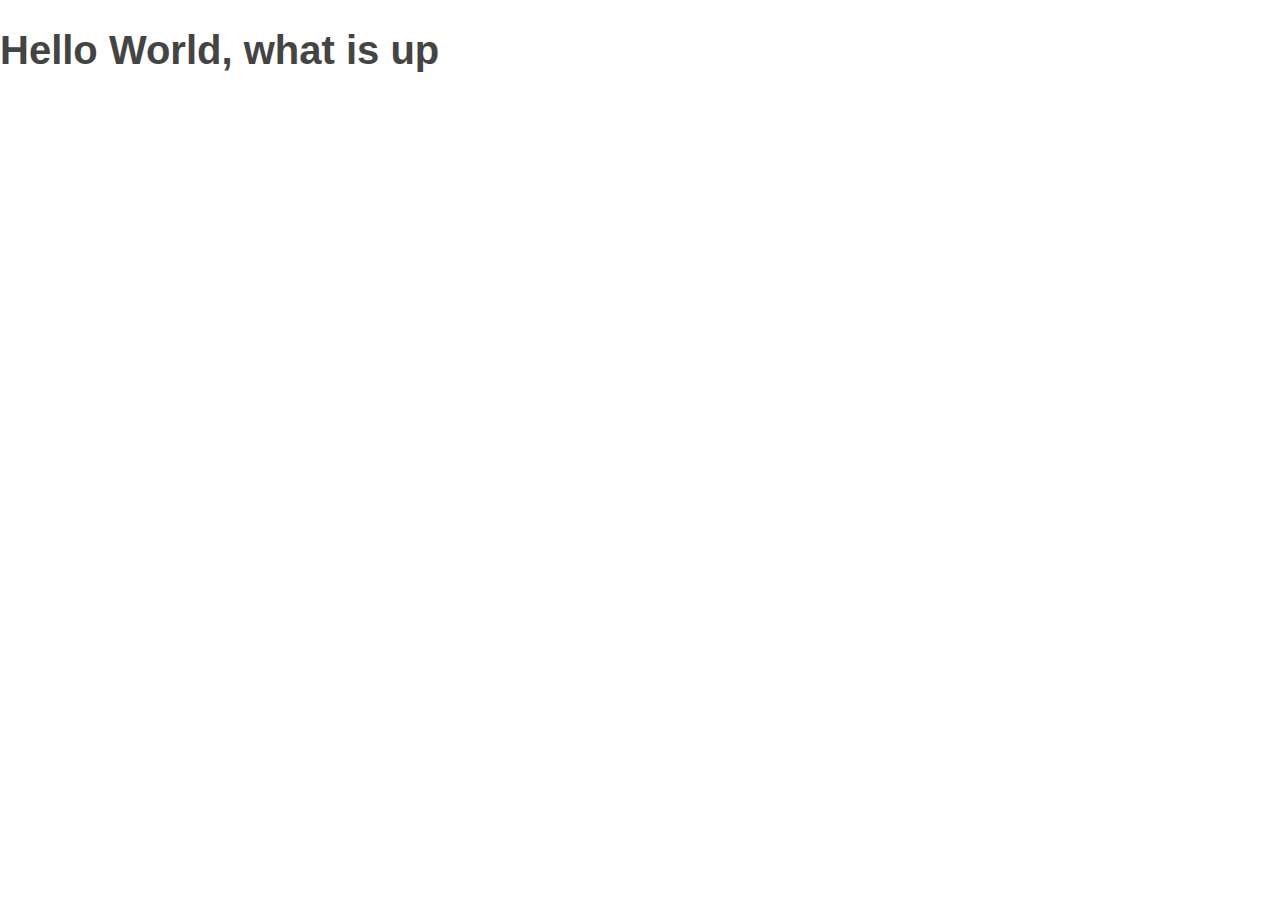
==== index.html @ 65ea183f "Setting up for the project" ====
<!DOCTYPE html>
<html lang="en">
  <head>
    <link rel="stylesheet" type="text/css" href="vendors/css/normalize.css">
    <link rel="stylesheet" type="text/css" href="resources/css/style.css">
    <link href="<link href='http://fonts.googleapis.com/css?family=Lato&subset=latin,latin-ext' rel='stylesheet' type='text/css'>">
    <title>OmniFood</title>
  </head>

  <body>
    <h1>Hello World, what is up</h1>
  </body>




</html>
---- resources/css/style.css ----
* {
  margin: 0;
  padding: 0;
  box-sizing: border-box;
}

html {
  background-attachment: #fff;
  color: rgb(68, 68, 68);
  font-family: "lato", 'Arial', sans-serif;
  font-size: 20px;
  font-weight: 300;
  text-rendering: optimizeLegibility;
}
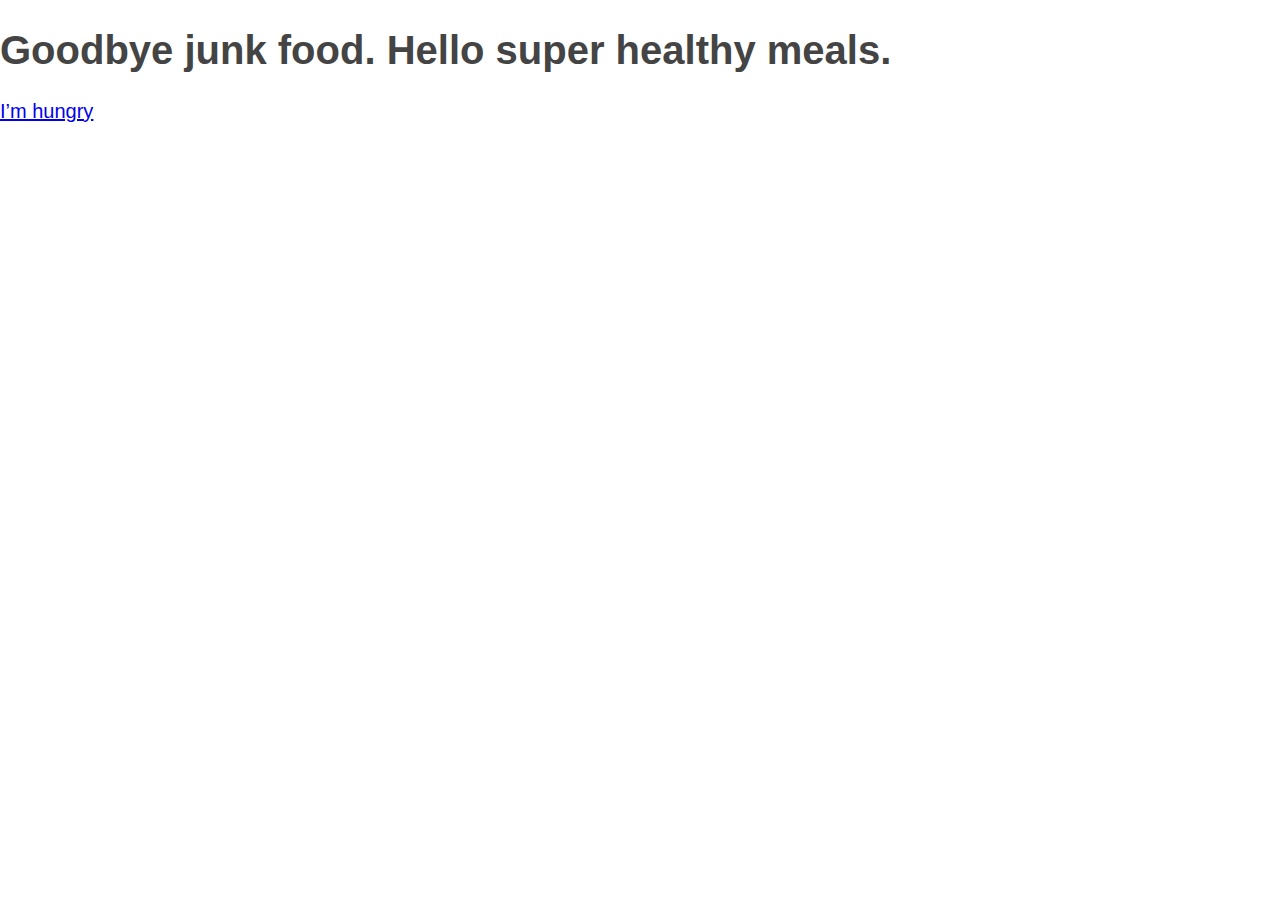
==== commit e2e6932c: "changed some things" ====
--- a/index.html
+++ b/index.html
@@ -2,13 +2,19 @@
 <html lang="en">
   <head>
     <link rel="stylesheet" type="text/css" href="vendors/css/normalize.css">
+    <link rel="stylesheet" type="text/css" href="vendors/css/grid.css">
     <link rel="stylesheet" type="text/css" href="resources/css/style.css">
     <link href="<link href='http://fonts.googleapis.com/css?family=Lato&subset=latin,latin-ext' rel='stylesheet' type='text/css'>">
     <title>OmniFood</title>
   </head>
 
   <body>
-    <h1>Hello World, what is up</h1>
+    <header>
+      <div class="hero-text-box">
+        <h1>Goodbye junk food. Hello super healthy meals.</h1>
+        <a href="#">I’m hungry</a>
+      </div>
+    </header>
   </body>
 
 
--- a/vendors/css/grid.css
+++ b/vendors/css/grid.css
@@ -0,0 +1,689 @@
+
+/*  SECTIONS  ============================================================================= */
+
+.section {
+	clear: both;
+	padding: 0px;
+	margin: 0px;
+}
+
+/*  GROUPING  ============================================================================= */
+
+.row {
+    zoom: 1; /* For IE 6/7 (trigger hasLayout) */
+}
+
+.row:before,
+.row:after {
+    content:"";
+    display:table;
+}
+.row:after {
+    clear:both;
+}
+
+/*  GRID COLUMN SETUP   ==================================================================== */
+
+.col {
+	display: block;
+	float:left;
+	margin: 1% 0 1% 1.6%;
+}
+
+.col:first-child { margin-left: 0; } /* all browsers except IE6 and lower */
+
+
+/*  REMOVE MARGINS AS ALL GO FULL WIDTH AT 480 PIXELS */
+
+@media only screen and (max-width: 480px) {
+	.col { 
+		/*margin: 1% 0 1% 0%;*/
+        margin: 0;
+	}
+}
+
+
+/*  GRID OF TWO   ============================================================================= */
+
+
+.span-2-of-2 {
+	width: 100%;
+}
+
+.span-1-of-2 {
+	width: 49.2%;
+}
+
+/*  GO FULL WIDTH AT LESS THAN 480 PIXELS */
+
+@media only screen and (max-width: 480px) {
+	.span-2-of-2 {
+		width: 100%; 
+	}
+	.span-1-of-2 {
+		width: 100%; 
+	}
+}
+
+
+/*  GRID OF THREE   ============================================================================= */
+
+	
+.span-3-of-3 {
+	width: 100%; 
+}
+
+.span-2-of-3 {
+	width: 66.13%; 
+}
+
+.span-1-of-3 {
+	width: 32.26%; 
+}
+
+
+/*  GO FULL WIDTH AT LESS THAN 480 PIXELS */
+
+@media only screen and (max-width: 480px) {
+	.span-3-of-3 {
+		width: 100%; 
+	}
+	.span-2-of-3 {
+		width: 100%; 
+	}
+	.span-1-of-3 {
+		width: 100%;
+	}
+}
+
+/*  GRID OF FOUR   ============================================================================= */
+
+	
+.span-4-of-4 {
+	width: 100%; 
+}
+
+.span-3-of-4 {
+	width: 74.6%; 
+}
+
+.span-2-of-4 {
+	width: 49.2%; 
+}
+
+.span-1-of-4 {
+	width: 23.8%; 
+}
+
+
+/*  GO FULL WIDTH AT LESS THAN 480 PIXELS */
+
+@media only screen and (max-width: 480px) {
+	.span-4-of-4 {
+		width: 100%; 
+	}
+	.span-3-of-4 {
+		width: 100%; 
+	}
+	.span-2-of-4 {
+		width: 100%; 
+	}
+	.span-1-of-4 {
+		width: 100%; 
+	}
+}
+
+
+/*  GRID OF FIVE   ============================================================================= */
+
+	
+.span-5-of-5 {
+	width: 100%;
+}
+
+.span-4-of-5 {
+  	width: 79.68%; 
+}
+
+.span-3-of-5 {
+  	width: 59.36%; 
+}
+
+.span-2-of-5 {
+  	width: 39.04%;
+}
+
+.span-1-of-5 {
+  	width: 18.72%;
+}
+
+
+/*  GO FULL WIDTH AT LESS THAN 480 PIXELS */
+
+@media only screen and (max-width: 480px) {
+	.span-5-of-5 {
+		width: 100%; 
+	}
+	.span-4-of-5 {
+		width: 100%; 
+	}
+	.span-3-of-5 {
+		width: 100%; 
+	}
+	.span-2-of-5 {
+		width: 100%; 
+	}
+	.span-1-of-5 {
+		width: 100%; 
+	}
+}
+
+
+/*  GRID OF SIX   ============================================================================= */
+
+
+.span-6-of-6 {
+	width: 100%;
+}
+
+.span-5-of-6 {
+  	width: 83.06%;
+}
+
+.span-4-of-6 {
+  	width: 66.13%;
+}
+
+.span-3-of-6 {
+  	width: 49.2%;
+}
+
+.span-2-of-6 {
+  	width: 32.26%;
+}
+
+.span-1-of-6 {
+  	width: 15.33%;
+}
+
+
+/*  GO FULL WIDTH AT LESS THAN 480 PIXELS */
+
+@media only screen and (max-width: 480px) {
+	.span-6-of-6 {
+		width: 100%; 
+	}
+	.span-5-of-6 {
+		width: 100%; 
+	}
+	.span-4-of-6 {
+		width: 100%; 
+	}
+	.span-3-of-6 {
+		width: 100%; 
+	}
+	.span-2-of-6 {
+		width: 100%; 
+	}
+	.span-1-of-6 {
+		width: 100%; 
+	}
+}
+
+
+
+/*  GRID OF SEVEN   ============================================================================= */
+
+
+.span-7-of-7 {
+	width: 100%;
+}
+
+.span-6-of-7 {
+	width: 85.48%;
+}
+
+.span-5-of-7 {
+  	width: 70.97%;
+}
+
+.span-4-of-7 {
+  	width: 56.45%;
+}
+
+.span-3-of-7 {
+  	width: 41.94%;
+}
+
+.span-2-of-7 {
+  	width: 27.42%;
+}
+
+.span-1-of-7 {
+  	width: 12.91%;
+}
+
+
+/*  GO FULL WIDTH AT LESS THAN 480 PIXELS */
+
+@media only screen and (max-width: 480px) {
+	.span-7-of-7 {
+		width: 100%; 
+	}
+	.span-6-of-7 {
+		width: 100%; 
+	}
+	.span-5-of-7 {
+		width: 100%; 
+	}
+	.span-4-of-7 {
+		width: 100%; 
+	}
+	.span-3-of-7 {
+		width: 100%; 
+	}
+	.span-2-of-7 {
+		width: 100%; 
+	}
+	.span-1-of-7 {
+		width: 100%; 
+	}
+}
+
+
+/*  GRID OF EIGHT   ============================================================================= */
+
+	
+.span-8-of-8 {
+	width: 100%;
+}
+
+.span-7-of-8 {
+	width: 87.3%; 
+}
+
+.span-6-of-8 {
+	width: 74.6%; 
+}
+
+.span-5-of-8 {
+	width: 61.9%; 
+}
+
+.span-4-of-8 {
+	width: 49.2%; 
+}
+
+.span-3-of-8 {
+	width: 36.5%;
+}
+
+.span-2-of-8 {
+	width: 23.8%; 
+}
+
+.span-1-of-8 {
+	width: 11.1%; 
+}
+
+
+/*  GO FULL WIDTH AT LESS THAN 480 PIXELS */
+
+@media only screen and (max-width: 480px) {
+	.span-8-of-8 {
+		width: 100%; 
+	}
+	.span-7-of-8 {
+		width: 100%; 
+	}
+	.span-6-of-8 {
+		width: 100%; 
+	}
+	.span-5-of-8 {
+		width: 100%; 
+	}
+	.span-4-of-8 {
+		width: 100%; 
+	}
+	.span-3-of-8 {
+		width: 100%; 
+	}
+	.span-2-of-8 {
+		width: 100%; 
+	}
+	.span-1-of-8 {
+		width: 100%; 
+	}
+}
+
+
+/*  GRID OF NINE   ============================================================================= */
+
+
+.span-9-of-9 {
+	width: 100%;
+}
+
+.span-8-of-9 {
+	width: 88.71%;
+}
+
+.span-7-of-9 {
+	width: 77.42%; 
+}
+
+.span-6-of-9 {
+	width: 66.13%; 
+}
+
+.span-5-of-9 {
+	width: 54.84%; 
+}
+
+.span-4-of-9 {
+	width: 43.55%; 
+}
+
+.span-3-of-9 {
+	width: 32.26%;
+}
+
+.span-2-of-9 {
+	width: 20.97%; 
+}
+
+.span-1-of-9 {
+	width: 9.68%; 
+}
+
+
+/*  GO FULL WIDTH AT LESS THAN 480 PIXELS */
+
+@media only screen and (max-width: 480px) {
+	.span-9-of-9 {
+		width: 100%; 
+	}
+	.span-8-of-9 {
+		width: 100%; 
+	}
+	.span-7-of-9 {
+		width: 100%; 
+	}
+	.span-6-of-9 {
+		width: 100%; 
+	}
+	.span-5-of-9 {
+		width: 100%; 
+	}
+	.span-4-of-9 {
+		width: 100%; 
+	}
+	.span-3-of-9 {
+		width: 100%; 
+	}
+	.span-2-of-9 {
+		width: 100%; 
+	}
+	.span-1-of-9 {
+		width: 100%; 
+	}
+}
+
+
+/*  GRID OF TEN   ============================================================================= */
+
+
+.span-10-of-10 {
+	width: 100%;
+}
+
+.span-9-of-10 {
+	width: 89.84%;
+}
+
+.span-8-of-10 {
+	width: 79.68%;
+}
+
+.span-7-of-10 {
+	width: 69.52%; 
+}
+
+.span-6-of-10 {
+	width: 59.36%; 
+}
+
+.span-5-of-10 {
+	width: 49.2%; 
+}
+
+.span-4-of-10 {
+	width: 39.04%; 
+}
+
+.span-3-of-10 {
+	width: 28.88%;
+}
+
+.span-2-of-10 {
+	width: 18.72%; 
+}
+
+.span-1-of-10 {
+	width: 8.56%; 
+}
+
+
+/*  GO FULL WIDTH AT LESS THAN 480 PIXELS */
+
+@media only screen and (max-width: 480px) {
+	.span-10-of-10 {
+		width: 100%; 
+	}
+	.span-9-of-10 {
+		width: 100%; 
+	}
+	.span-8-of-10 {
+		width: 100%; 
+	}
+	.span-7-of-10 {
+		width: 100%; 
+	}
+	.span-6-of-10 {
+		width: 100%; 
+	}
+	.span-5-of-10 {
+		width: 100%; 
+	}
+	.span-4-of-10 {
+		width: 100%; 
+	}
+	.span-3-of-10 {
+		width: 100%; 
+	}
+	.span-2-of-10 {
+		width: 100%; 
+	}
+	.span-1-of-10 {
+		width: 100%; 
+	}
+}
+
+
+/*  GRID OF ELEVEN   ============================================================================= */
+
+.span-11-of-11 {
+	width: 100%;
+}
+
+.span-10-of-11 {
+	width: 90.76%;
+}
+
+.span-9-of-11 {
+	width: 81.52%;
+}
+
+.span-8-of-11 {
+	width: 72.29%;
+}
+
+.span-7-of-11 {
+	width: 63.05%; 
+}
+
+.span-6-of-11 {
+	width: 53.81%; 
+}
+
+.span-5-of-11 {
+	width: 44.58%; 
+}
+
+.span-4-of-11 {
+	width: 35.34%; 
+}
+
+.span-3-of-11 {
+	width: 26.1%;
+}
+
+.span-2-of-11 {
+	width: 16.87%; 
+}
+
+.span-1-of-11 {
+	width: 7.63%; 
+}
+
+
+/*  GO FULL WIDTH AT LESS THAN 480 PIXELS */
+
+@media only screen and (max-width: 480px) {
+	.span-11-of-11 {
+		width: 100%; 
+	}
+	.span-10-of-11 {
+		width: 100%; 
+	}
+	.span-9-of-11 {
+		width: 100%; 
+	}
+	.span-8-of-11 {
+		width: 100%; 
+	}
+	.span-7-of-11 {
+		width: 100%; 
+	}
+	.span-6-of-11 {
+		width: 100%; 
+	}
+	.span-5-of-11 {
+		width: 100%; 
+	}
+	.span-4-of-11 {
+		width: 100%; 
+	}
+	.span-3-of-11 {
+		width: 100%; 
+	}
+	.span-2-of-11 {
+		width: 100%; 
+	}
+	.span-1-of-11 {
+		width: 100%; 
+	}
+}
+
+
+/*  GRID OF TWELVE   ============================================================================= */
+
+.span-12-of-12 {
+	width: 100%;
+}
+
+.span-11-of-12 {
+	width: 91.53%;
+}
+
+.span-10-of-12 {
+	width: 83.06%;
+}
+
+.span-9-of-12 {
+	width: 74.6%;
+}
+
+.span-8-of-12 {
+	width: 66.13%;
+}
+
+.span-7-of-12 {
+	width: 57.66%; 
+}
+
+.span-6-of-12 {
+	width: 49.2%; 
+}
+
+.span-5-of-12 {
+	width: 40.73%; 
+}
+
+.span-4-of-12 {
+	width: 32.26%; 
+}
+
+.span-3-of-12 {
+	width: 23.8%;
+}
+
+.span-2-of-12 {
+	width: 15.33%; 
+}
+
+.span-1-of-12 {
+	width: 6.86%; 
+}
+
+
+/*  GO FULL WIDTH AT LESS THAN 480 PIXELS */
+
+@media only screen and (max-width: 480px) {
+	.span-12-of-12 {
+		width: 100%; 
+	}
+	.span-11-of-12 {
+		width: 100%; 
+	}
+	.span-10-of-12 {
+		width: 100%; 
+	}
+	.span-9-of-12 {
+		width: 100%; 
+	}
+	.span-8-of-12 {
+		width: 100%; 
+	}
+	.span-7-of-12 {
+		width: 100%; 
+	}
+	.span-6-of-12 {
+		width: 100%; 
+	}
+	.span-5-of-12 {
+		width: 100%; 
+	}
+	.span-4-of-12 {
+		width: 100%; 
+	}
+	.span-3-of-12 {
+		width: 100%; 
+	}
+	.span-2-of-12 {
+		width: 100%; 
+	}
+	.span-1-of-12 {
+		width: 100%; 
+	}
+}--- a/resources/css/style.css
+++ b/resources/css/style.css
@@ -11,4 +11,13 @@
   font-size: 20px;
   font-weight: 300;
   text-rendering: optimizeLegibility;
+}
+
+.row {
+  max-width: 1140px;
+  margin: 0 auto;
+}
+
+header {
+  
 }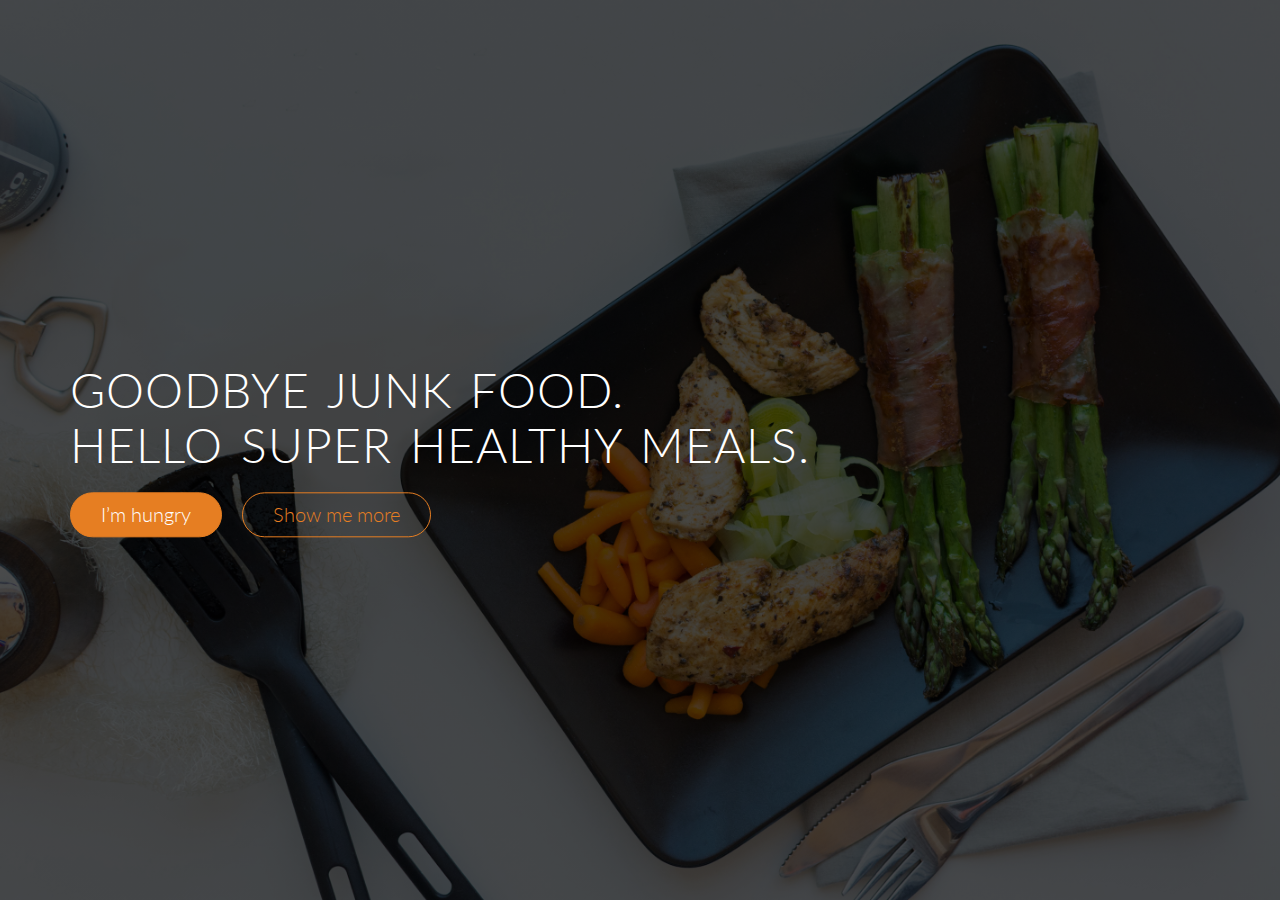
==== commit 286505a7: "Buttons" ====
--- a/index.html
+++ b/index.html
@@ -1,23 +1,23 @@
 <!DOCTYPE html>
 <html lang="en">
   <head>
-    <link rel="stylesheet" type="text/css" href="vendors/css/normalize.css">
-    <link rel="stylesheet" type="text/css" href="vendors/css/grid.css">
-    <link rel="stylesheet" type="text/css" href="resources/css/style.css">
-    <link href="<link href='http://fonts.googleapis.com/css?family=Lato&subset=latin,latin-ext' rel='stylesheet' type='text/css'>">
+    <link rel="stylesheet" type="text/css" href="vendors/css/normalize.css" />
+    <link rel="stylesheet" type="text/css" href="vendors/css/grid.css" />
+    <link rel="stylesheet" type="text/css" href="resources/css/style.css" />
+    <link
+      href="https://fonts.googleapis.com/css2?family=Lato:ital,wght@0,100;0,300;0,400;1,300&display=swap"
+      rel="stylesheet"
+    />
     <title>OmniFood</title>
   </head>
 
   <body>
     <header>
       <div class="hero-text-box">
-        <h1>Goodbye junk food. Hello super healthy meals.</h1>
-        <a href="#">I’m hungry</a>
+        <h1>Goodbye junk food. <br> Hello super healthy meals.</h1>
+        <a href="#" class="btn btn-full">I’m hungry</a>
+        <a href="#" class="btn btn-ghost">Show me more</a>
       </div>
     </header>
   </body>
-
-
-
-
-</html>+</html>
--- a/resources/css/style.css
+++ b/resources/css/style.css
@@ -19,5 +19,67 @@
 }
 
 header {
-  
+  background-image: linear-gradient(hsla(0, 0%, 0%, 0.705), rgba(0, 0, 0, 0.705)), url("/resources/images/hero.jpg");
+  height: 100vh;
+  background-size: cover;
+  background-position: center;
+}
+
+.hero-text-box {
+  position: absolute;
+  width: 1140px;
+  top: 50%;
+  left: 50%;
+  transform: translate(-50%, -50%);
+}
+
+h1 {
+  margin-top: 0;
+  margin-bottom: 20px;
+  color: #fff;
+  font-size: 240%;
+  font-weight: 300;
+  text-transform: uppercase;
+  letter-spacing: 1px;
+  word-spacing: 4px;
+}
+
+.btn:link,
+.btn:visited {
+  display: inline-block;
+  padding: 10px 30px;
+  font-weight: 300;
+  text-decoration: none;
+  border-radius: 200px;
+  transition: background-color 0.2s, border 0.2s, color 0.2s;
+}
+
+.btn-full:link,
+.btn-full:visited {
+  background-color: #e67e22;
+  border: 1px solid #e67e22;
+  color: #fff;
+  margin-right: 15px;
+}
+
+.btn-ghost:link,
+.btn-ghost:visited {
+  border: 1px solid #e67e22;
+  color: #e67e22;;
+}
+
+.btn:hover,
+.btn:active {
+  background-color: #cf6d17;
+}
+
+.btn-full:hover,
+.btn-full:active {
+  border: 1px solid #cf6d17;
+}
+
+.btn-ghost:hover,
+.btn-ghost:active {
+  border: 1px solid #cf6d17;
+  color: #fff;;
 }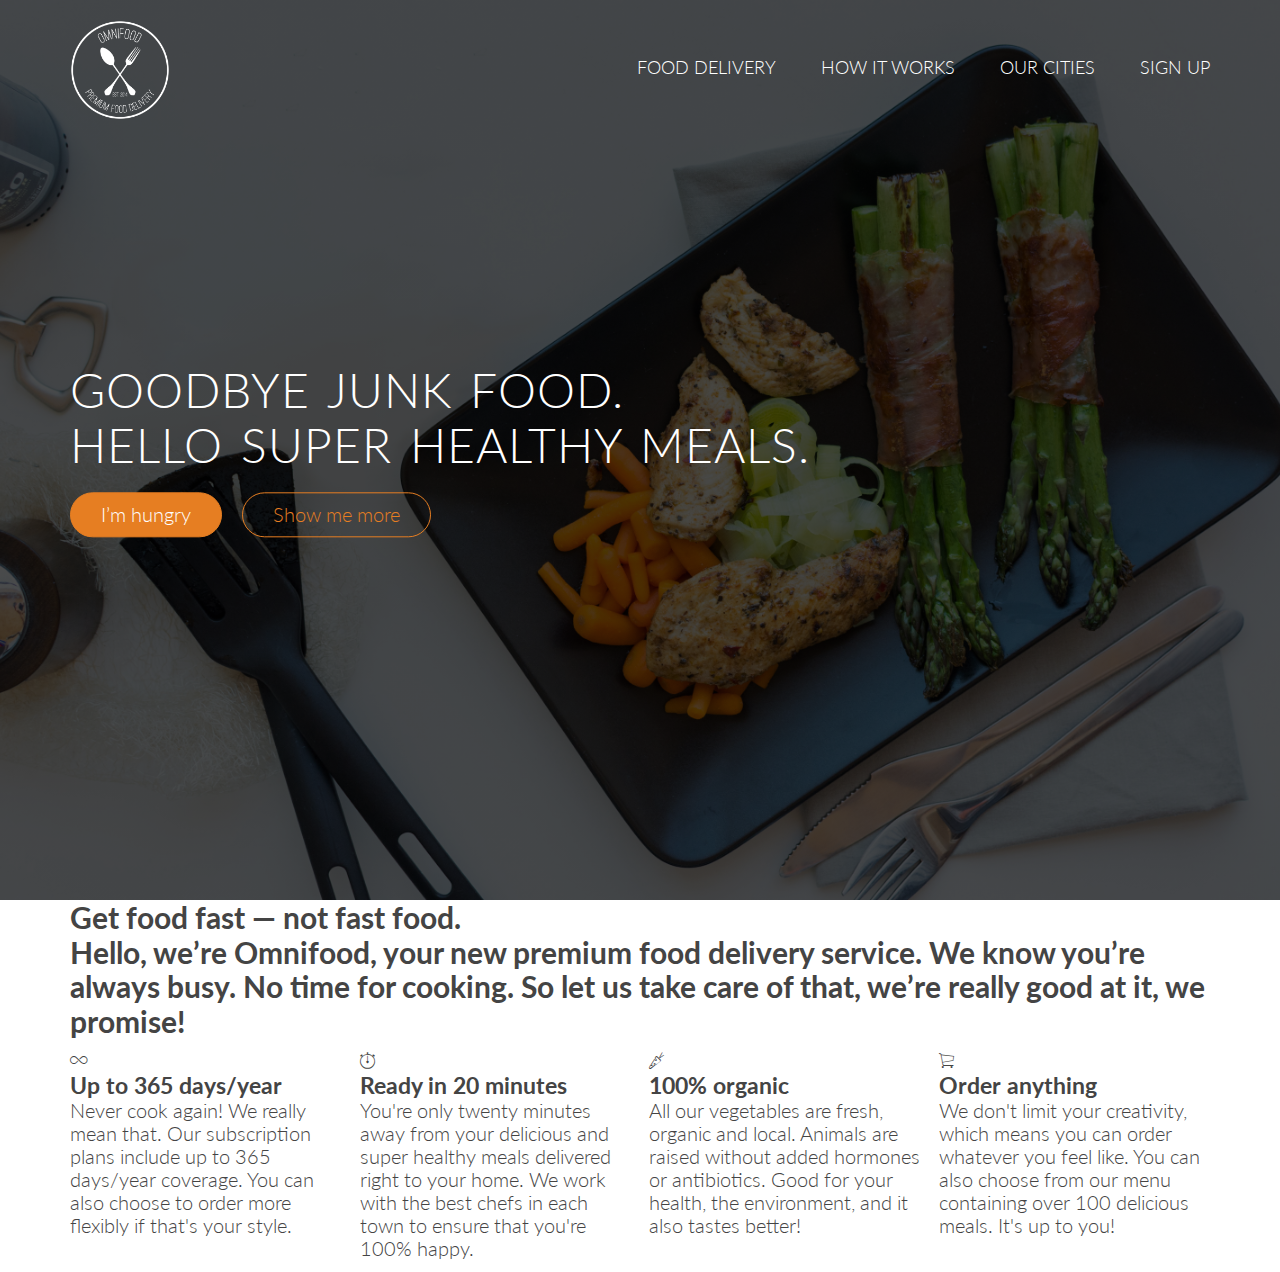
==== commit bda0d4e5: "Features Section" ====
--- a/index.html
+++ b/index.html
@@ -3,6 +3,7 @@
   <head>
     <link rel="stylesheet" type="text/css" href="vendors/css/normalize.css" />
     <link rel="stylesheet" type="text/css" href="vendors/css/grid.css" />
+    <link rel="stylesheet" type="text/css" href="vendors/css/ionicons.min.css">
     <link rel="stylesheet" type="text/css" href="resources/css/style.css" />
     <link
       href="https://fonts.googleapis.com/css2?family=Lato:ital,wght@0,100;0,300;0,400;1,300&display=swap"
@@ -13,11 +14,87 @@
 
   <body>
     <header>
+      <nav>
+        <div class="row">
+          <img
+            src="resources/images/logo-white.png"
+            class="logo"
+            alt="white-logo"
+          />
+          <ul class="main-nav">
+            <li><a href="#">Food Delivery</a></li>
+            <li><a href="#">How it works</a></li>
+            <li><a href="#">Our cities</a></li>
+            <li><a href="#">Sign up</a></li>
+          </ul>
+        </div>
+      </nav>
       <div class="hero-text-box">
-        <h1>Goodbye junk food. <br> Hello super healthy meals.</h1>
+        <h1>
+          Goodbye junk food. <br />
+          Hello super healthy meals.
+        </h1>
         <a href="#" class="btn btn-full">I’m hungry</a>
         <a href="#" class="btn btn-ghost">Show me more</a>
       </div>
     </header>
+    <section class="section-features">
+      <div class="row">
+        <h2>
+          Get food fast &mdash; not fast food.
+          <p class="long-copy">
+            Hello, we’re Omnifood, your new premium food delivery service. We
+            know you’re always busy. No time for cooking. So let us take care of
+            that, we’re really good at it, we promise!
+          </p>
+        </h2>
+      </div>
+      <div class="row">
+        <div class="col span-1-of-4">
+          <i class="ion-ios-infinite-outline"></i>
+          <h3>
+            Up to 365 days/year
+          </h3>
+          <p>
+            Never cook again! We really mean that. Our subscription plans
+            include up to 365 days/year coverage. You can also choose to order
+            more flexibly if that's your style.
+          </p>
+        </div>
+        <div class="col span-1-of-4">
+          <i class="ion-ios-stopwatch-outline"></i>
+          <h3>
+            Ready in 20 minutes
+          </h3>
+          <p>
+            You're only twenty minutes away from your delicious and super
+            healthy meals delivered right to your home. We work with the best
+            chefs in each town to ensure that you're 100% happy.
+          </p>
+        </div>
+        <div class="col span-1-of-4">
+          <i class="ion-ios-nutrition-outline"></i>
+          <h3>
+            100% organic
+          </h3>
+          <p>
+            All our vegetables are fresh, organic and local. Animals are raised
+            without added hormones or antibiotics. Good for your health, the
+            environment, and it also tastes better!
+          </p>
+        </div>
+        <div class="col span-1-of-4">
+          <i class="ion-ios-cart-outline"></i>
+          <h3>
+            Order anything
+          </h3>
+          <p>
+            We don't limit your creativity, which means you can order whatever
+            you feel like. You can also choose from our menu containing over 100
+            delicious meals. It's up to you!
+          </p>
+        </div>
+      </div>
+    </section>
   </body>
 </html>
--- a/resources/css/style.css
+++ b/resources/css/style.css
@@ -1,3 +1,10 @@
+/* Main Color #e67e22*/
+
+
+/*-----------------------------
+    Basic Set up
+*/
+
 * {
   margin: 0;
   padding: 0;
@@ -13,25 +20,19 @@
   text-rendering: optimizeLegibility;
 }
 
+/*-----------------------------
+    Reusable Components
+*/
+
 .row {
   max-width: 1140px;
   margin: 0 auto;
 }
 
-header {
-  background-image: linear-gradient(hsla(0, 0%, 0%, 0.705), rgba(0, 0, 0, 0.705)), url("/resources/images/hero.jpg");
-  height: 100vh;
-  background-size: cover;
-  background-position: center;
-}
+/*-----------------------
+Headings
+*/
 
-.hero-text-box {
-  position: absolute;
-  width: 1140px;
-  top: 50%;
-  left: 50%;
-  transform: translate(-50%, -50%);
-}
 
 h1 {
   margin-top: 0;
@@ -43,6 +44,11 @@
   letter-spacing: 1px;
   word-spacing: 4px;
 }
+
+/*-----------------------
+Buttons
+*/
+
 
 .btn:link,
 .btn:visited {
@@ -82,4 +88,57 @@
 .btn-ghost:active {
   border: 1px solid #cf6d17;
   color: #fff;;
+}
+
+/*-----------------------
+Header
+*/
+
+header {
+  background-image: linear-gradient(hsla(0, 0%, 0%, 0.705), rgba(0, 0, 0, 0.705)), url("/resources/images/hero.jpg");
+  height: 100vh;
+  background-size: cover;
+  background-position: center;
+}
+
+.hero-text-box {
+  position: absolute;
+  width: 1140px;
+  top: 50%;
+  left: 50%;
+  transform: translate(-50%, -50%);
+}
+
+.logo {
+  height: 100px;
+  width: auto;
+  float: left;
+  margin-top: 20px;
+}
+
+.main-nav {
+  float: right;
+  list-style: none;
+  margin-top: 55px;
+}
+
+.main-nav li {
+  display: inline-block;
+  margin-left: 40px;
+}
+
+.main-nav li a:link,
+.main-nav li a:visited {
+  color: #fff;
+  text-decoration: none;
+  text-transform: uppercase;
+  font-size: 90%;
+  border-bottom: 2px solid transparent;
+  transition: .2s;
+  padding: 8px 0px;
+}
+
+.main-nav li a:hover,
+.main-nav li a:active {
+  border-bottom: 2px solid #e67e22;
 }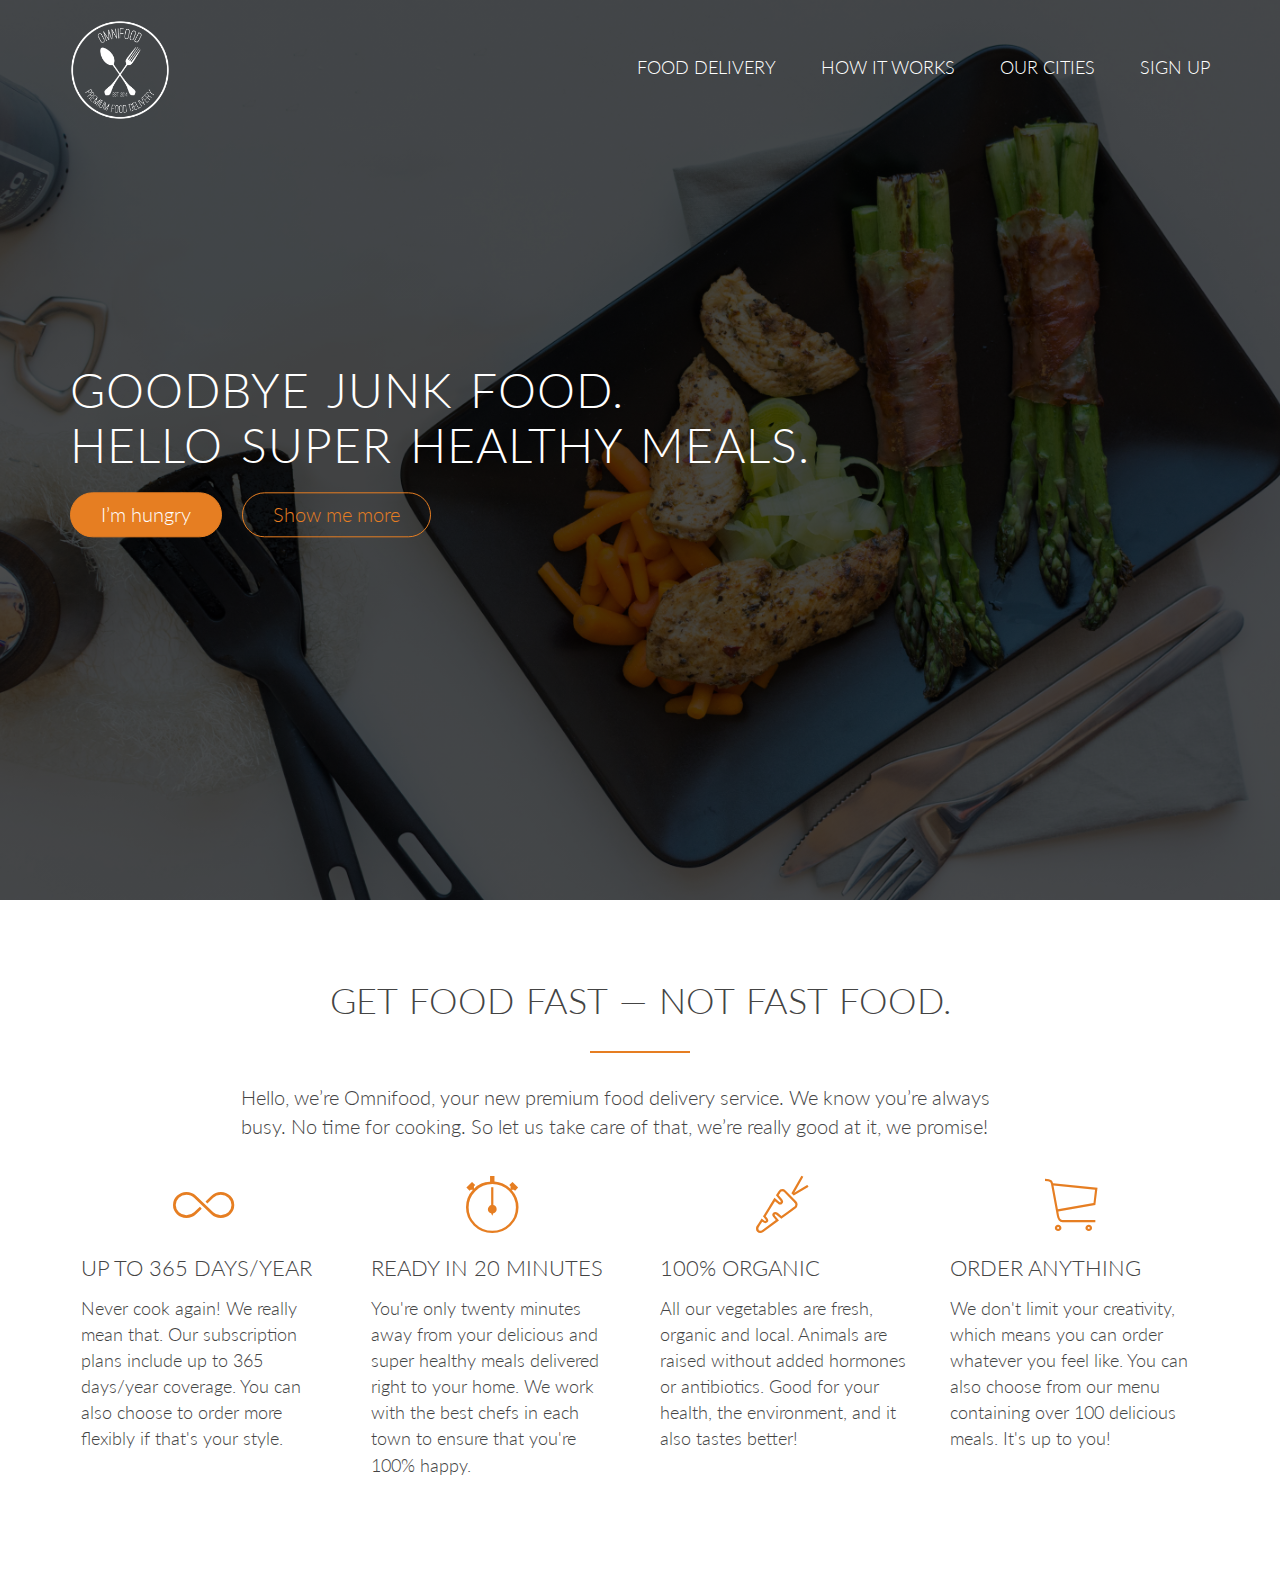
==== commit 2518a1bb: "Features pt2" ====
--- a/index.html
+++ b/index.html
@@ -42,16 +42,16 @@
       <div class="row">
         <h2>
           Get food fast &mdash; not fast food.
-          <p class="long-copy">
-            Hello, we’re Omnifood, your new premium food delivery service. We
-            know you’re always busy. No time for cooking. So let us take care of
-            that, we’re really good at it, we promise!
-          </p>
         </h2>
+        <p class="long-copy">
+          Hello, we’re Omnifood, your new premium food delivery service. We
+          know you’re always busy. No time for cooking. So let us take care of
+          that, we’re really good at it, we promise!
+        </p>
       </div>
       <div class="row">
-        <div class="col span-1-of-4">
-          <i class="ion-ios-infinite-outline"></i>
+        <div class="col span-1-of-4 box">
+          <i class="ion-ios-infinite-outline icon-big"></i>
           <h3>
             Up to 365 days/year
           </h3>
@@ -61,8 +61,8 @@
             more flexibly if that's your style.
           </p>
         </div>
-        <div class="col span-1-of-4">
-          <i class="ion-ios-stopwatch-outline"></i>
+        <div class="col span-1-of-4 box">
+          <i class="ion-ios-stopwatch-outline icon-big"></i>
           <h3>
             Ready in 20 minutes
           </h3>
@@ -72,8 +72,8 @@
             chefs in each town to ensure that you're 100% happy.
           </p>
         </div>
-        <div class="col span-1-of-4">
-          <i class="ion-ios-nutrition-outline"></i>
+        <div class="col span-1-of-4 box">
+          <i class="ion-ios-nutrition-outline icon-big"></i>
           <h3>
             100% organic
           </h3>
@@ -83,8 +83,8 @@
             environment, and it also tastes better!
           </p>
         </div>
-        <div class="col span-1-of-4">
-          <i class="ion-ios-cart-outline"></i>
+        <div class="col span-1-of-4 box">
+          <i class="ion-ios-cart-outline icon-big"></i>
           <h3>
             Order anything
           </h3>
--- a/resources/css/style.css
+++ b/resources/css/style.css
@@ -29,20 +29,82 @@
   margin: 0 auto;
 }
 
+section {
+  padding: 80px 0;
+} 
+
+.box {
+  padding: 1%;
+}
+
+.box p {
+  font-size: 90%;
+  line-height: 145%;
+}
+
+
 /*-----------------------
 Headings
 */
 
+h1, h2, h3 {
+  font-weight: 300;
+  text-transform: uppercase;
+}
 
 h1 {
+  color: #fff;
   margin-top: 0;
   margin-bottom: 20px;
-  color: #fff;
+  word-spacing: 4px;
   font-size: 240%;
-  font-weight: 300;
-  text-transform: uppercase;
   letter-spacing: 1px;
-  word-spacing: 4px;
+}
+
+h2 {
+  font-size: 180%;
+  word-spacing: 2px;
+  text-align: center;
+  margin-bottom: 30px;
+
+}
+
+h2:after {
+  display: block;
+  height: 2px;
+  background-color: #e67e22;
+  content: " ";
+  width: 100px;
+  margin: 0 auto;
+  margin-top: 30px;
+}
+
+h3 {
+  font-size: 110%;
+  margin-bottom: 15px;
+}
+
+/*-----------------------
+Paragraphs
+*/
+
+.long-copy {
+  line-height: 145%;
+  width: 70%;
+  margin-left: 15%;
+}
+
+/*-----------------------
+Icons
+*/
+
+.icon-big {
+font-size: 350%;
+display: block;
+color: #e67e22;
+margin-bottom: 10px;
+text-align: center;
+margin-right: 5px;
 }
 
 /*-----------------------
